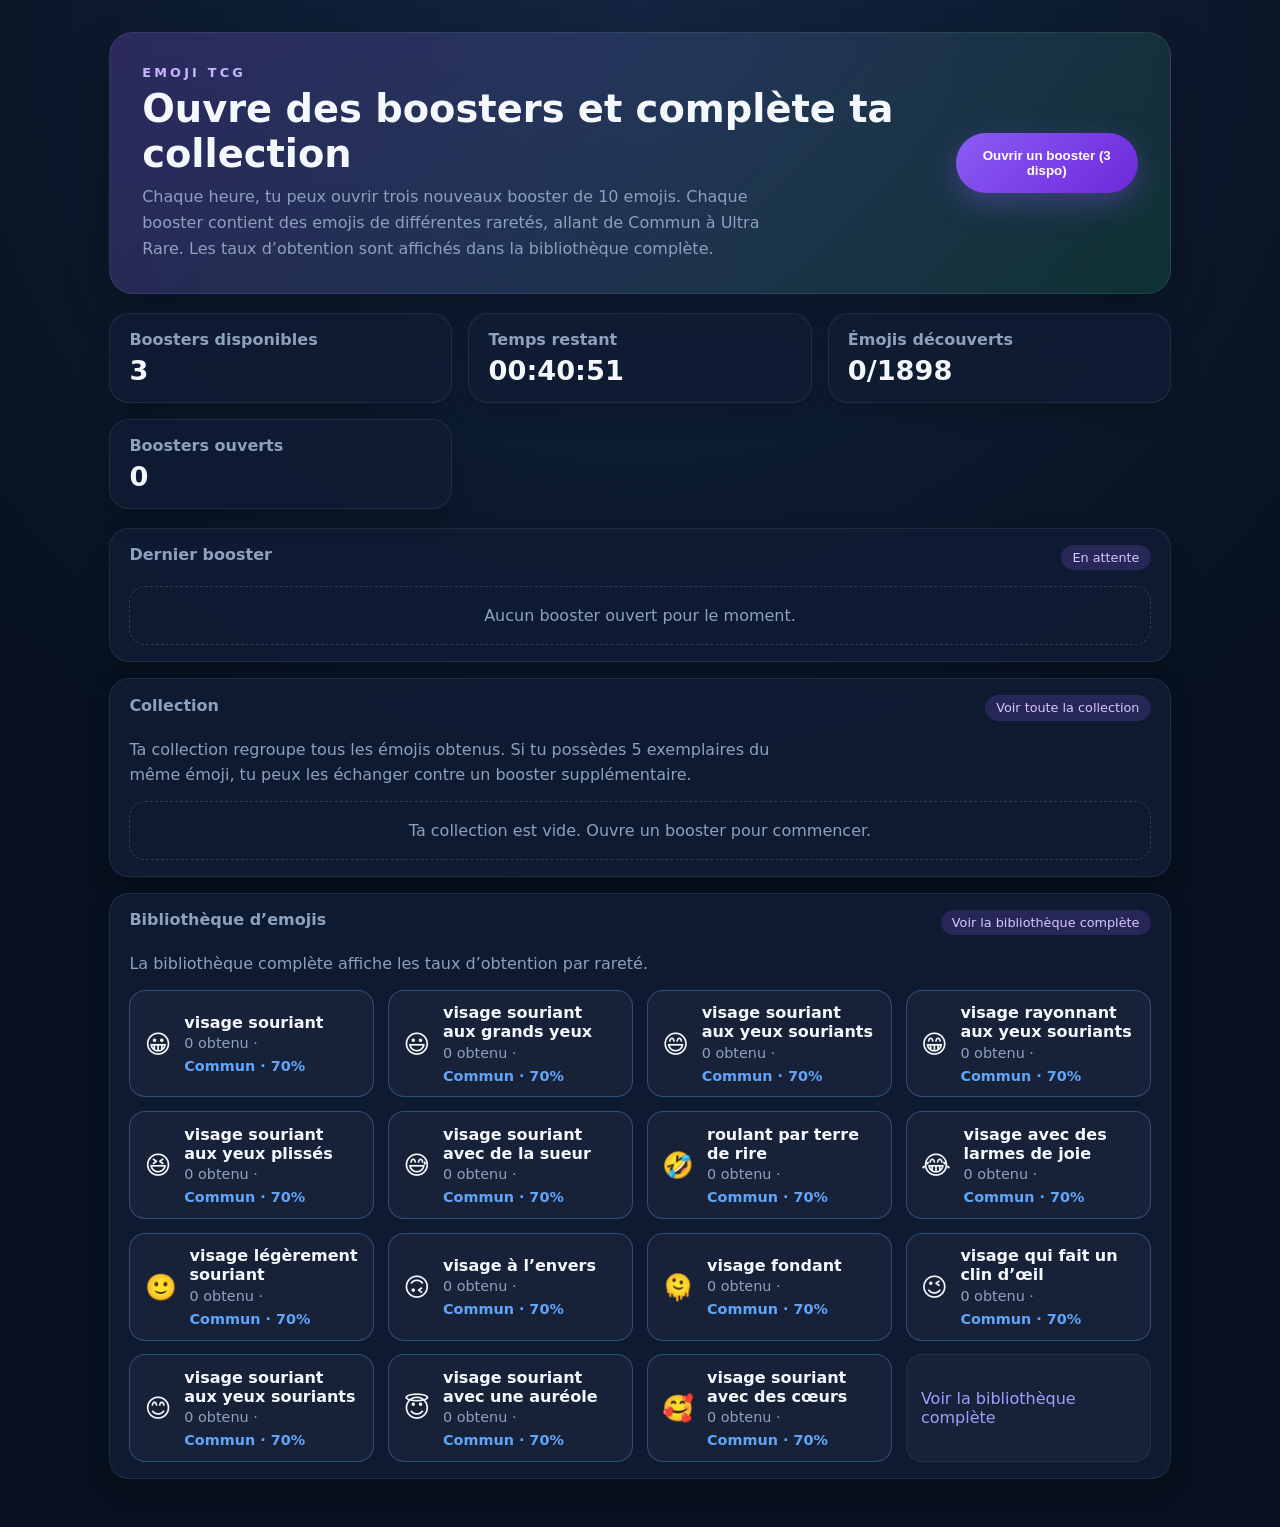
==== index.html @ 4e9cb2f2 "Update 1.3" ====
<!DOCTYPE html>
<html lang="fr">
  <head>
    <meta charset="UTF-8" />
    <meta name="viewport" content="width=device-width, initial-scale=1.0" />
    <title>Emoji TCG</title>
    <link rel="stylesheet" href="styles.css" />
  </head>
  <body>
    <main class="app-shell">
      <header class="hero">
        <div>
          <p class="eyebrow">Emoji TCG</p>
          <h1>Ouvre des boosters et complète ta collection</h1>
          <p class="subtitle">
            Chaque heure, tu peux ouvrir trois nouveaux booster de 10 emojis.
            Chaque booster contient des emojis de différentes raretés, allant de Commun à Ultra Rare. Les taux d’obtention sont affichés dans la bibliothèque complète.
          </p>
          </div>
        </div>
        <button id="openBoosterBtn" class="primary-btn">Ouvrir un booster</button>
      </header>

      <section class="status-grid">
        <article class="card stat-card">
          <h2>Boosters disponibles</h2>
          <p id="boostersAvailableText" class="value">2</p>
        </article>
        <article class="card stat-card">
          <h2>Temps restant</h2>
          <p id="cooldownText" class="value">Disponible maintenant</p>
        </article>
        <article class="card stat-card">
          <h2>Émojis découverts</h2>
          <p id="discoveredCount" class="value">0/0</p>
        </article>
        <article class="card stat-card">
          <h2>Boosters ouverts</h2>
          <p id="boostersOpened" class="value">0</p>
        </article>
      </section>

      <section class="card results-panel">
        <div class="panel-header">
          <h2>Dernier booster</h2>
          <span id="lastResultBadge" class="pill">En attente</span>
        </div>
        <div id="boosterResults" class="results-grid"></div>
      </section>

      <section class="card collection-panel">
        <div class="panel-header">
          <h2>Collection</h2>
          <a href="collection.html" class="pill" style="text-decoration:none;">Voir toute la collection</a>
        </div>
        <p class="subtitle" style="margin-bottom: 0.8rem;">
          Ta collection regroupe tous les émojis obtenus. Si tu possèdes 5 exemplaires du même émoji, tu peux les échanger contre un booster supplémentaire.
        </p>
        <div id="collectionList" class="collection-list"></div>
      </section>

      <section class="card library-panel">
        <div class="panel-header">
          <h2>Bibliothèque d’emojis</h2>
          <a href="library.html" class="pill" style="text-decoration:none;">Voir la bibliothèque complète</a>
        </div>
        <p class="subtitle" style="margin-bottom: 0.8rem;">La bibliothèque complète affiche les taux d’obtention par rareté.</p>
        <div id="libraryList" class="collection-list"></div>
      </section>
    </main>

    <script src="emoji-data.js"></script>
    <script src="app.js"></script>
  </body>
</html>
---- styles.css ----
:root {
  color-scheme: dark;
  --bg: #07111f;
  --panel: #101c32;
  --panel-2: #16253f;
  --text: #f4f7fb;
  --muted: #8ca1bd;
  --accent: #8b5cf6;
  --accent-2: #22c55e;
  --danger: #fb7185;
}

* {
  box-sizing: border-box;
}

body {
  margin: 0;
  font-family: Inter, ui-sans-serif, system-ui, -apple-system, BlinkMacSystemFont, "Segoe UI", sans-serif;
  background: radial-gradient(circle at top, #132540 0%, var(--bg) 55%);
  color: var(--text);
}

.app-shell {
  max-width: 1100px;
  margin: 0 auto;
  padding: 2rem 1.2rem 3rem;
}

.hero {
  display: flex;
  justify-content: space-between;
  align-items: center;
  gap: 1rem;
  padding: 2rem;
  background: linear-gradient(135deg, rgba(139, 92, 246, 0.25), rgba(34, 197, 94, 0.15));
  border: 1px solid rgba(255, 255, 255, 0.08);
  border-radius: 24px;
  box-shadow: 0 20px 45px rgba(0, 0, 0, 0.25);
}

.eyebrow {
  margin: 0 0 0.4rem;
  text-transform: uppercase;
  letter-spacing: 0.25em;
  color: #c7b5ff;
  font-size: 0.8rem;
  font-weight: 700;
}

h1 {
  margin: 0 0 0.5rem;
  font-size: clamp(1.8rem, 3vw, 2.6rem);
}

.subtitle {
  margin: 0;
  max-width: 640px;
  color: var(--muted);
  line-height: 1.6;
}

.library-stats {
  display: flex;
  gap: 0.75rem;
  flex-wrap: wrap;
}

.stat-pill {
  display: inline-flex;
  align-items: center;
  gap: 0.35rem;
  padding: 0.45rem 0.75rem;
  border-radius: 999px;
  background: rgba(255, 255, 255, 0.08);
  border: 1px solid rgba(255, 255, 255, 0.12);
  color: var(--text);
  font-size: 0.92rem;
}

.primary-btn,
.secondary-btn {
  border: 0;
  padding: 0.95rem 1.3rem;
  border-radius: 999px;
  font-weight: 700;
  cursor: pointer;
  transition: transform 0.2s ease, box-shadow 0.2s ease;
}

.primary-btn {
  background: linear-gradient(135deg, var(--accent), #6d28d9);
  color: white;
  box-shadow: 0 10px 30px rgba(139, 92, 246, 0.35);
}

.secondary-btn {
  background: rgba(255, 255, 255, 0.1);
  color: var(--text);
}

.primary-btn:hover,
.secondary-btn:hover {
  transform: translateY(-2px);
}

.primary-btn:disabled {
  opacity: 0.6;
  cursor: not-allowed;
  transform: none;
  box-shadow: none;
}

.status-grid {
  display: grid;
  grid-template-columns: repeat(3, minmax(0, 1fr));
  gap: 1rem;
  margin: 1.2rem 0;
}

.card {
  background: rgba(16, 28, 50, 0.92);
  border: 1px solid rgba(255, 255, 255, 0.08);
  border-radius: 20px;
  padding: 1rem 1.2rem;
  box-shadow: 0 10px 25px rgba(0, 0, 0, 0.2);
}

.stat-card h2,
.panel-header h2 {
  margin: 0 0 0.35rem;
  font-size: 1rem;
  color: var(--muted);
}

.value {
  margin: 0;
  font-size: 1.7rem;
  font-weight: 800;
}

.results-panel,
.collection-panel,
.library-panel,
.account-panel {
  margin-top: 1rem;
}

.panel-header {
  display: flex;
  justify-content: space-between;
  align-items: center;
  margin-bottom: 1rem;
}

.pill {
  display: inline-flex;
  align-items: center;
  padding: 0.32rem 0.7rem;
  border-radius: 999px;
  font-size: 0.8rem;
  background: rgba(139, 92, 246, 0.2);
  color: #d9c7ff;
}

.pill.muted {
  background: rgba(255, 255, 255, 0.08);
  color: var(--muted);
}

.bonus-panel {
  margin-top: 1rem;
}

.follow-toggle {
  display: flex;
  align-items: center;
  gap: 0.75rem;
  color: var(--muted);
  line-height: 1.5;
}

.follow-toggle input {
  width: 1.2rem;
  height: 1.2rem;
  accent-color: var(--accent);
}

.follow-toggle a {
  color: #c7b5ff;
  text-decoration: none;
}

.results-grid {
  display: grid;
  grid-template-columns: repeat(auto-fit, minmax(120px, 1fr));
  gap: 0.85rem;
}

.result-item {
  padding: 0.9rem;
  border-radius: 16px;
  background: var(--panel-2);
  border: 1px solid rgba(255, 255, 255, 0.07);
}

.result-item .emoji {
  font-size: 2rem;
}

.result-item .name {
  display: block;
  font-weight: 700;
  margin-top: 0.35rem;
}

.result-item .rarity {
  display: inline-block;
  margin-top: 0.4rem;
  padding: 0.25rem 0.55rem;
  border-radius: 999px;
  font-size: 0.75rem;
  font-weight: 700;
}

.new-pill {
  display: inline-flex;
  align-items: center;
  margin-top: 0.45rem;
  padding: 0.25rem 0.6rem;
  border-radius: 999px;
  background: rgba(250, 204, 21, 0.18);
  color: #facc15;
  font-size: 0.72rem;
  font-weight: 800;
  letter-spacing: 0.04em;
  text-transform: uppercase;
}

.booster-reveal-modal {
  position: fixed;
  inset: 0;
  display: flex;
  align-items: center;
  justify-content: center;
  padding: 1.2rem;
  background: rgba(2, 6, 23, 0.72);
  backdrop-filter: blur(8px);
  z-index: 1000;
  opacity: 0;
  pointer-events: none;
  transition: opacity 0.2s ease;
}

.booster-reveal-modal.is-open {
  opacity: 1;
  pointer-events: auto;
}

.booster-reveal-panel {
  width: min(100%, 420px);
  border-radius: 28px;
  padding: 1.25rem;
  background: linear-gradient(145deg, rgba(16, 28, 50, 0.98), rgba(7, 17, 31, 0.98));
  border: 1px solid rgba(255, 255, 255, 0.1);
  box-shadow: 0 0 0 1px rgba(255, 255, 255, 0.06), 0 30px 70px rgba(0, 0, 0, 0.38);
  color: var(--text);
}

.booster-reveal-header {
  display: flex;
  justify-content: space-between;
  align-items: start;
  gap: 1rem;
}

.reveal-kicker {
  margin: 0 0 0.25rem;
  color: #c7b5ff;
  font-size: 0.72rem;
  text-transform: uppercase;
  letter-spacing: 0.25em;
  font-weight: 700;
}

.reveal-title {
  margin: 0;
  font-size: 1.15rem;
}

.reveal-close {
  border: 0;
  width: 2.25rem;
  height: 2.25rem;
  border-radius: 999px;
  background: rgba(255, 255, 255, 0.08);
  color: var(--text);
  cursor: pointer;
  font-size: 1.2rem;
}

.reveal-emoji-stage {
  position: relative;
  display: grid;
  place-items: center;
  min-height: 180px;
  margin: 1rem 0;
  border-radius: 24px;
  background: linear-gradient(135deg, rgba(255, 255, 255, 0.09), rgba(255, 255, 255, 0.03));
  border: 1px solid rgba(255, 255, 255, 0.14);
  box-shadow: inset 0 0 24px rgba(255, 255, 255, 0.05), 0 0 0 1px rgba(255, 255, 255, 0.06), 0 0 30px rgba(167, 139, 250, 0.24), 0 0 60px rgba(250, 204, 21, 0.16);
  overflow: hidden;
}

.reveal-emoji-stage::before {
  content: '';
  position: absolute;
  inset: -16px;
  border-radius: 28px;
  background: radial-gradient(circle, rgba(250, 204, 21, 0.34), rgba(167, 139, 250, 0.18) 45%, transparent 72%);
  filter: blur(18px);
  opacity: 0.95;
  animation: revealHalo 1.8s ease-in-out infinite;
  pointer-events: none;
}

.reveal-emoji {
  position: relative;
  z-index: 1;
  font-size: clamp(3.4rem, 8vw, 5.4rem);
  transition: transform 0.25s ease, opacity 0.25s ease;
  text-shadow: 0 0 16px rgba(250, 204, 21, 0.72), 0 0 32px rgba(167, 139, 250, 0.46);
  filter: drop-shadow(0 0 14px rgba(250, 204, 21, 0.38));
  animation: revealEmojiPulse 1.6s ease-in-out infinite;
}

.reveal-emoji-stage.is-visible .reveal-emoji,
.reveal-info.is-visible,
.booster-reveal-panel.is-visible {
  animation: none;
}

.reveal-info {
  display: grid;
  gap: 0.7rem;
}

.reveal-badges {
  display: flex;
  flex-wrap: wrap;
  gap: 0.5rem;
}

.reveal-rarity-badge,
.reveal-new-pill {
  display: inline-flex;
  align-items: center;
  padding: 0.35rem 0.7rem;
  border-radius: 999px;
  font-size: 0.78rem;
  font-weight: 800;
}

.reveal-rarity-badge {
  border: 1px solid transparent;
}

.reveal-new-pill {
  background: rgba(250, 204, 21, 0.18);
  color: #facc15;
}

.reveal-meta-row {
  display: flex;
  justify-content: space-between;
  gap: 1rem;
  padding: 0.6rem 0.75rem;
  border-radius: 14px;
  background: rgba(255, 255, 255, 0.05);
}

.reveal-label {
  color: var(--muted);
}

.reveal-actions {
  display: flex;
  justify-content: center;
  gap: 0.75rem;
  margin-top: 1rem;
}

.reveal-next-btn,
.reveal-close-btn {
  border: 0;
  padding: 0.8rem 1rem;
  border-radius: 999px;
  font-weight: 700;
  cursor: pointer;
  color: var(--text);
  transition: transform 0.2s ease, box-shadow 0.2s ease;
}

.reveal-next-btn {
  background: linear-gradient(135deg, var(--accent), #6d28d9);
  box-shadow: 0 10px 25px rgba(139, 92, 246, 0.25);
}

.reveal-close-btn {
  background: rgba(255, 255, 255, 0.1);
}

.reveal-next-btn:hover,
.reveal-close-btn:hover {
  transform: translateY(-1px);
}

.reveal-progress {
  height: 8px;
  margin-top: 1rem;
  border-radius: 999px;
  overflow: hidden;
  background: rgba(255, 255, 255, 0.08);
}

.reveal-progress-fill {
  display: block;
  width: 0;
  height: 100%;
  border-radius: inherit;
  background: linear-gradient(90deg, var(--accent), var(--accent-2));
  transition: width 0.25s ease;
}

.reveal-counter {
  margin: 0.7rem 0 0;
  text-align: center;
  color: var(--muted);
  font-size: 0.84rem;
}

.result-item.reveal-card {
  animation: none;
  transform-origin: center;
}

.result-item.reveal-card.rare {
  animation-name: none;
}

.result-item.reveal-card.epic {
  animation-name: none;
}

.result-item.reveal-card.legendary {
  animation-name: none;
}

@keyframes revealPop {
  from {
    opacity: 0;
    transform: translateY(10px) scale(0.95);
  }
  to {
    opacity: 1;
    transform: translateY(0) scale(1);
  }
}

@keyframes revealHalo {
  0%,
  100% {
    transform: scale(0.96);
    opacity: 0.85;
  }
  50% {
    transform: scale(1.04);
    opacity: 1;
  }
}

@keyframes revealEmojiPulse {
  0%,
  100% {
    transform: scale(1);
    filter: drop-shadow(0 0 14px rgba(250, 204, 21, 0.38));
  }
  50% {
    transform: scale(1.04);
    filter: drop-shadow(0 0 22px rgba(250, 204, 21, 0.6));
  }
}

@keyframes revealCardIn {
  0% {
    opacity: 0;
    transform: translateY(12px) scale(0.95);
  }
  60% {
    opacity: 1;
    transform: translateY(-3px) scale(1.02);
  }
  100% {
    opacity: 1;
    transform: translateY(0) scale(1);
  }
}

@keyframes revealSpin {
  0% {
    opacity: 0;
    transform: rotate(-8deg) scale(0.9);
  }
  100% {
    opacity: 1;
    transform: rotate(0) scale(1);
  }
}

@keyframes revealPulse {
  0% {
    opacity: 0;
    transform: scale(0.92);
  }
  50% {
    transform: scale(1.03);
  }
  100% {
    opacity: 1;
    transform: scale(1);
  }
}

@keyframes revealGlow {
  0% {
    opacity: 0;
    transform: scale(0.94);
    box-shadow: 0 0 0 rgba(251, 113, 133, 0);
  }
  50% {
    transform: scale(1.04);
    box-shadow: 0 0 16px rgba(251, 113, 133, 0.35);
  }
  100% {
    opacity: 1;
    transform: scale(1);
    box-shadow: 0 0 0 rgba(251, 113, 133, 0);
  }
}

.collection-list {
  display: grid;
  grid-template-columns: repeat(auto-fit, minmax(220px, 1fr));
  gap: 0.85rem;
}

.collection-item {
  display: flex;
  align-items: center;
  gap: 0.8rem;
  padding: 0.8rem 0.9rem;
  border-radius: 16px;
  background: rgba(255, 255, 255, 0.04);
  border: 1px solid rgba(255, 255, 255, 0.06);
}

.collection-item .emoji-big {
  font-size: 1.6rem;
}

.collection-item .meta {
  display: flex;
  flex-direction: column;
  gap: 0.2rem;
}

.collection-item .meta .name {
  font-weight: 700;
}

.collection-item .meta .count {
  display: flex;
  align-items: center;
  gap: 0.45rem;
  flex-wrap: wrap;
  color: var(--muted);
  font-size: 0.9rem;
}

.collection-item .meta .rarity-badge {
  display: inline-flex;
  align-items: center;
  padding: 0.2rem 0.55rem;
  border-radius: 999px;
  font-weight: 700;
  font-size: 0.78rem;
  border: 1px solid transparent;
}

.empty-state {
  padding: 1.2rem;
  color: var(--muted);
  text-align: center;
  border: 1px dashed rgba(255, 255, 255, 0.14);
  border-radius: 16px;
}

@media (max-width: 760px) {
  .hero {
    flex-direction: column;
    align-items: flex-start;
  }

  .status-grid {
    grid-template-columns: 1fr;
  }
}
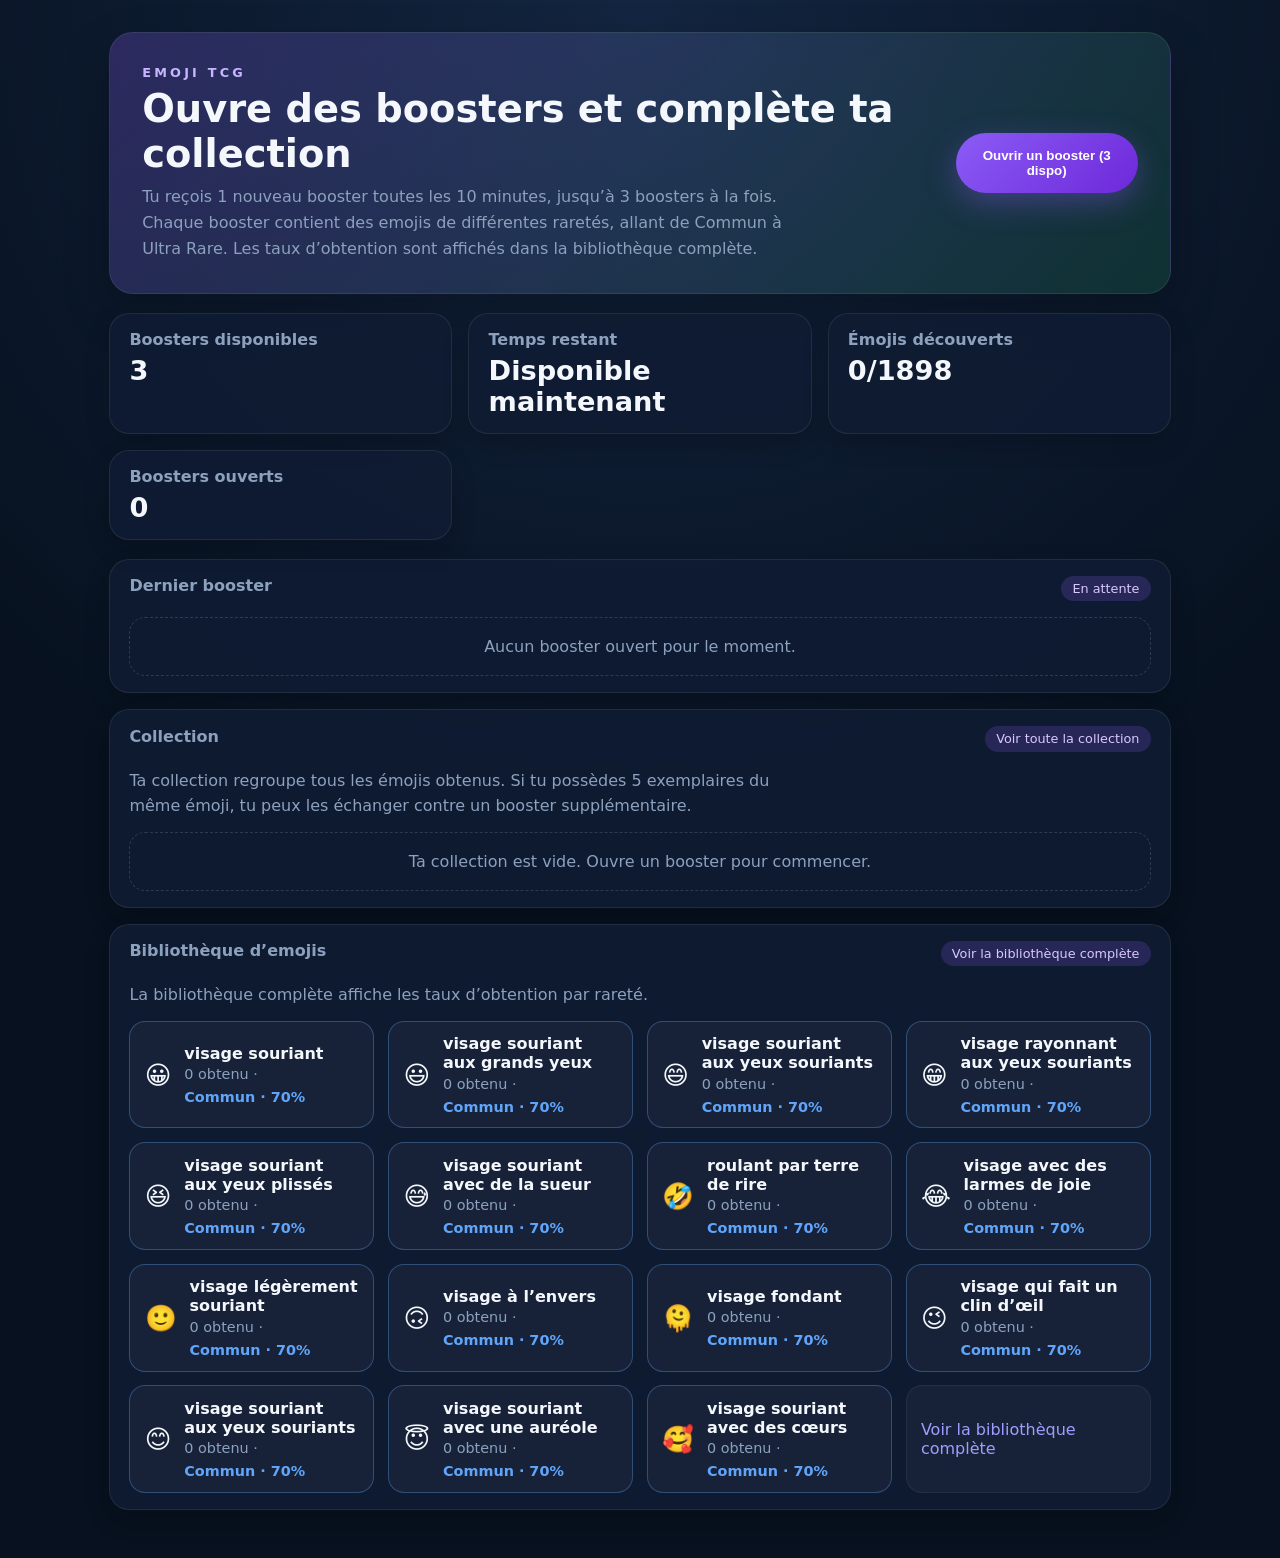
==== commit b8a87d2a: "Update 1.4" ====
--- a/index.html
+++ b/index.html
@@ -13,7 +13,7 @@
           <p class="eyebrow">Emoji TCG</p>
           <h1>Ouvre des boosters et complète ta collection</h1>
           <p class="subtitle">
-            Chaque heure, tu peux ouvrir trois nouveaux booster de 10 emojis.
+            Tu reçois 1 nouveau booster toutes les 10 minutes, jusqu’à 3 boosters à la fois.
             Chaque booster contient des emojis de différentes raretés, allant de Commun à Ultra Rare. Les taux d’obtention sont affichés dans la bibliothèque complète.
           </p>
           </div>
--- a/styles.css
+++ b/styles.css
@@ -300,38 +300,19 @@
 }
 
 .reveal-emoji-stage {
-  position: relative;
   display: grid;
   place-items: center;
   min-height: 180px;
   margin: 1rem 0;
   border-radius: 24px;
-  background: linear-gradient(135deg, rgba(255, 255, 255, 0.09), rgba(255, 255, 255, 0.03));
-  border: 1px solid rgba(255, 255, 255, 0.14);
-  box-shadow: inset 0 0 24px rgba(255, 255, 255, 0.05), 0 0 0 1px rgba(255, 255, 255, 0.06), 0 0 30px rgba(167, 139, 250, 0.24), 0 0 60px rgba(250, 204, 21, 0.16);
-  overflow: hidden;
-}
-
-.reveal-emoji-stage::before {
-  content: '';
-  position: absolute;
-  inset: -16px;
-  border-radius: 28px;
-  background: radial-gradient(circle, rgba(250, 204, 21, 0.34), rgba(167, 139, 250, 0.18) 45%, transparent 72%);
-  filter: blur(18px);
-  opacity: 0.95;
-  animation: revealHalo 1.8s ease-in-out infinite;
-  pointer-events: none;
+  background: linear-gradient(135deg, rgba(255, 255, 255, 0.06), rgba(255, 255, 255, 0.02));
+  border: 1px solid rgba(255, 255, 255, 0.08);
+  box-shadow: inset 0 0 24px rgba(255, 255, 255, 0.03);
 }
 
 .reveal-emoji {
-  position: relative;
-  z-index: 1;
   font-size: clamp(3.4rem, 8vw, 5.4rem);
   transition: transform 0.25s ease, opacity 0.25s ease;
-  text-shadow: 0 0 16px rgba(250, 204, 21, 0.72), 0 0 32px rgba(167, 139, 250, 0.46);
-  filter: drop-shadow(0 0 14px rgba(250, 204, 21, 0.38));
-  animation: revealEmojiPulse 1.6s ease-in-out infinite;
 }
 
 .reveal-emoji-stage.is-visible .reveal-emoji,
@@ -467,30 +448,6 @@
   }
 }
 
-@keyframes revealHalo {
-  0%,
-  100% {
-    transform: scale(0.96);
-    opacity: 0.85;
-  }
-  50% {
-    transform: scale(1.04);
-    opacity: 1;
-  }
-}
-
-@keyframes revealEmojiPulse {
-  0%,
-  100% {
-    transform: scale(1);
-    filter: drop-shadow(0 0 14px rgba(250, 204, 21, 0.38));
-  }
-  50% {
-    transform: scale(1.04);
-    filter: drop-shadow(0 0 22px rgba(250, 204, 21, 0.6));
-  }
-}
-
 @keyframes revealCardIn {
   0% {
     opacity: 0;
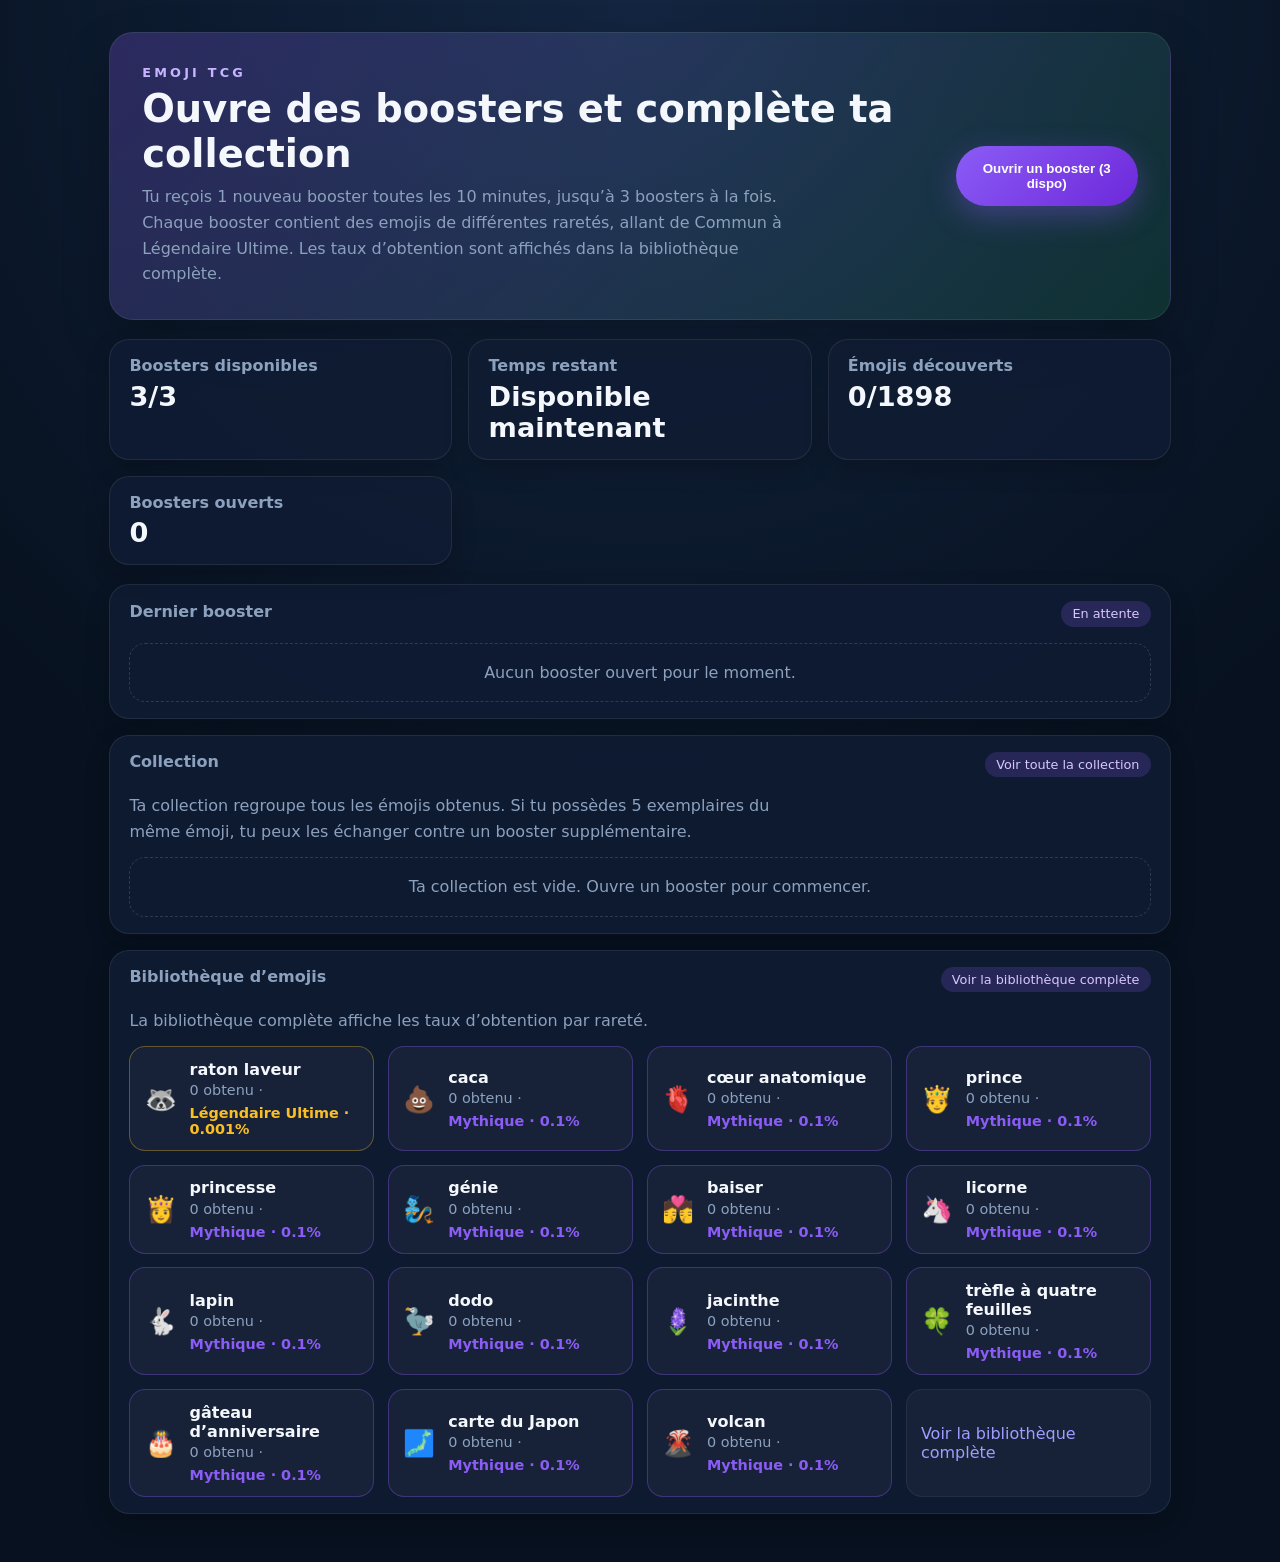
==== commit 99e60420: "Update 1.5" ====
--- a/index.html
+++ b/index.html
@@ -14,7 +14,7 @@
           <h1>Ouvre des boosters et complète ta collection</h1>
           <p class="subtitle">
             Tu reçois 1 nouveau booster toutes les 10 minutes, jusqu’à 3 boosters à la fois.
-            Chaque booster contient des emojis de différentes raretés, allant de Commun à Ultra Rare. Les taux d’obtention sont affichés dans la bibliothèque complète.
+            Chaque booster contient des emojis de différentes raretés, allant de Commun à Légendaire Ultime. Les taux d’obtention sont affichés dans la bibliothèque complète.
           </p>
           </div>
         </div>
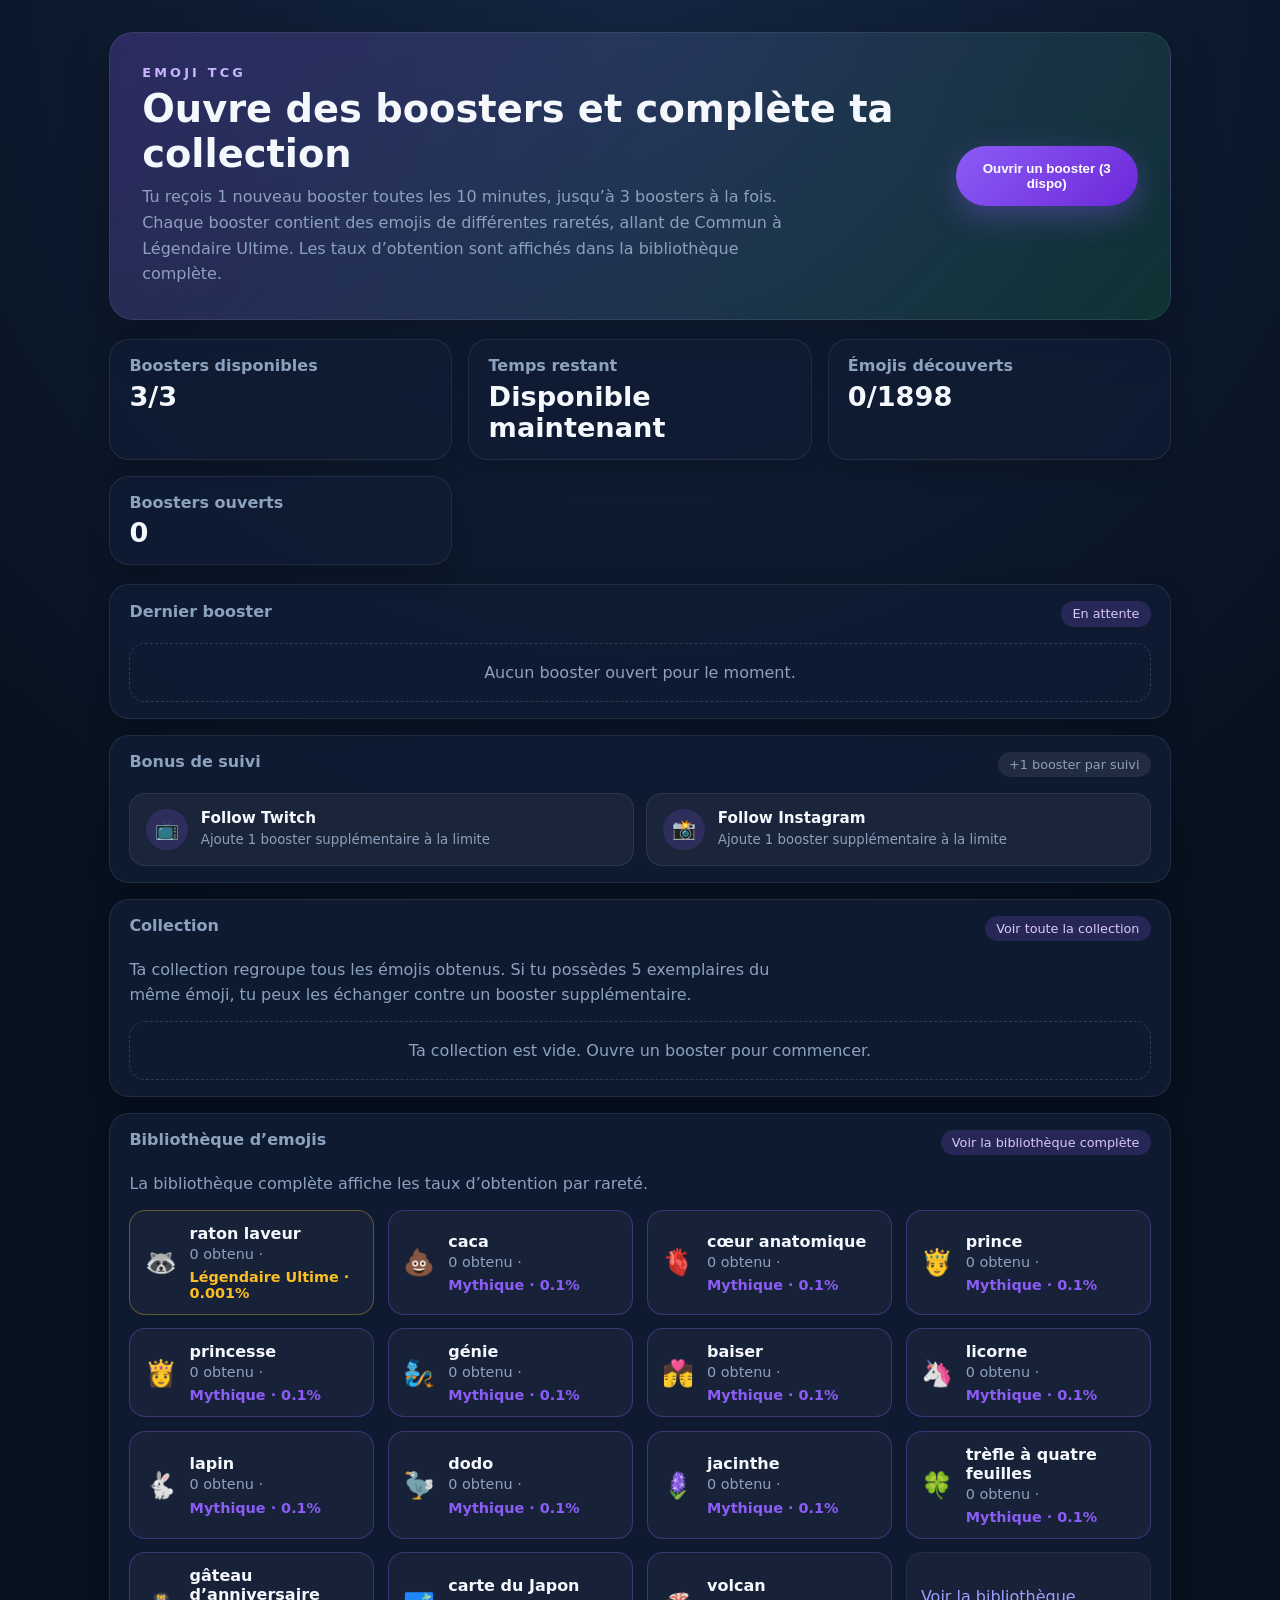
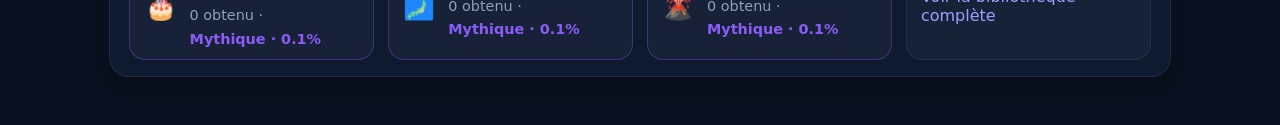
==== commit 79d04e26: "Update 1.7" ====
--- a/index.html
+++ b/index.html
@@ -48,6 +48,29 @@
         <div id="boosterResults" class="results-grid"></div>
       </section>
 
+      <section class="card bonus-panel">
+        <div class="panel-header">
+          <h2>Bonus de suivi</h2>
+          <span class="pill muted">+1 booster par suivi</span>
+        </div>
+        <div class="bonus-list">
+          <a id="twitchFollowBtn" class="bonus-card" href="https://www.twitch.tv/watch_raton" target="_blank" rel="noopener noreferrer">
+            <span class="bonus-icon">📺</span>
+            <span class="bonus-copy">
+              <strong>Follow Twitch</strong>
+              <small>Ajoute 1 booster supplémentaire à la limite</small>
+            </span>
+          </a>
+          <a id="instagramFollowBtn" class="bonus-card" href="https://www.instagram.com/watch_raton/" target="_blank" rel="noopener noreferrer">
+            <span class="bonus-icon">📸</span>
+            <span class="bonus-copy">
+              <strong>Follow Instagram</strong>
+              <small>Ajoute 1 booster supplémentaire à la limite</small>
+            </span>
+          </a>
+        </div>
+      </section>
+
       <section class="card collection-panel">
         <div class="panel-header">
           <h2>Collection</h2>
--- a/styles.css
+++ b/styles.css
@@ -172,6 +172,56 @@
   margin-top: 1rem;
 }
 
+.bonus-list {
+  display: grid;
+  gap: 0.8rem;
+  grid-template-columns: repeat(auto-fit, minmax(220px, 1fr));
+}
+
+.bonus-card {
+  display: flex;
+  align-items: center;
+  gap: 0.8rem;
+  padding: 0.9rem 1rem;
+  border-radius: 16px;
+  background: rgba(255, 255, 255, 0.05);
+  border: 1px solid rgba(255, 255, 255, 0.08);
+  color: var(--text);
+  text-decoration: none;
+  transition: transform 0.2s ease, border-color 0.2s ease, background 0.2s ease;
+}
+
+.bonus-card:hover {
+  transform: translateY(-2px);
+  border-color: rgba(255, 255, 255, 0.18);
+  background: rgba(255, 255, 255, 0.08);
+}
+
+.bonus-icon {
+  display: grid;
+  place-items: center;
+  width: 2.6rem;
+  height: 2.6rem;
+  border-radius: 999px;
+  background: rgba(139, 92, 246, 0.18);
+  font-size: 1.2rem;
+}
+
+.bonus-copy {
+  display: flex;
+  flex-direction: column;
+  gap: 0.2rem;
+}
+
+.bonus-copy strong {
+  font-size: 0.95rem;
+}
+
+.bonus-copy small {
+  color: var(--muted);
+  line-height: 1.4;
+}
+
 .follow-toggle {
   display: flex;
   align-items: center;
@@ -255,6 +305,24 @@
 .booster-reveal-modal.is-open {
   opacity: 1;
   pointer-events: auto;
+}
+
+.confetti-layer {
+  position: fixed;
+  inset: 0;
+  pointer-events: none;
+  overflow: hidden;
+  z-index: 1100;
+}
+
+.confetti-piece {
+  position: absolute;
+  display: block;
+  opacity: 0;
+  border-radius: 2px;
+  transform: rotate(0deg);
+  animation: confettiFall var(--confetti-duration) cubic-bezier(0.2, 0.8, 0.2, 1) forwards;
+  animation-delay: var(--confetti-delay);
 }
 
 .booster-reveal-panel {
@@ -505,6 +573,20 @@
   }
 }
 
+@keyframes confettiFall {
+  0% {
+    opacity: 0;
+    transform: translate3d(0, -10px, 0) rotate(0deg) scale(0.8);
+  }
+  15% {
+    opacity: 1;
+  }
+  100% {
+    opacity: 0;
+    transform: translate3d(var(--confetti-drift), 110vh, 0) rotate(720deg) scale(1.08);
+  }
+}
+
 .collection-list {
   display: grid;
   grid-template-columns: repeat(auto-fit, minmax(220px, 1fr));
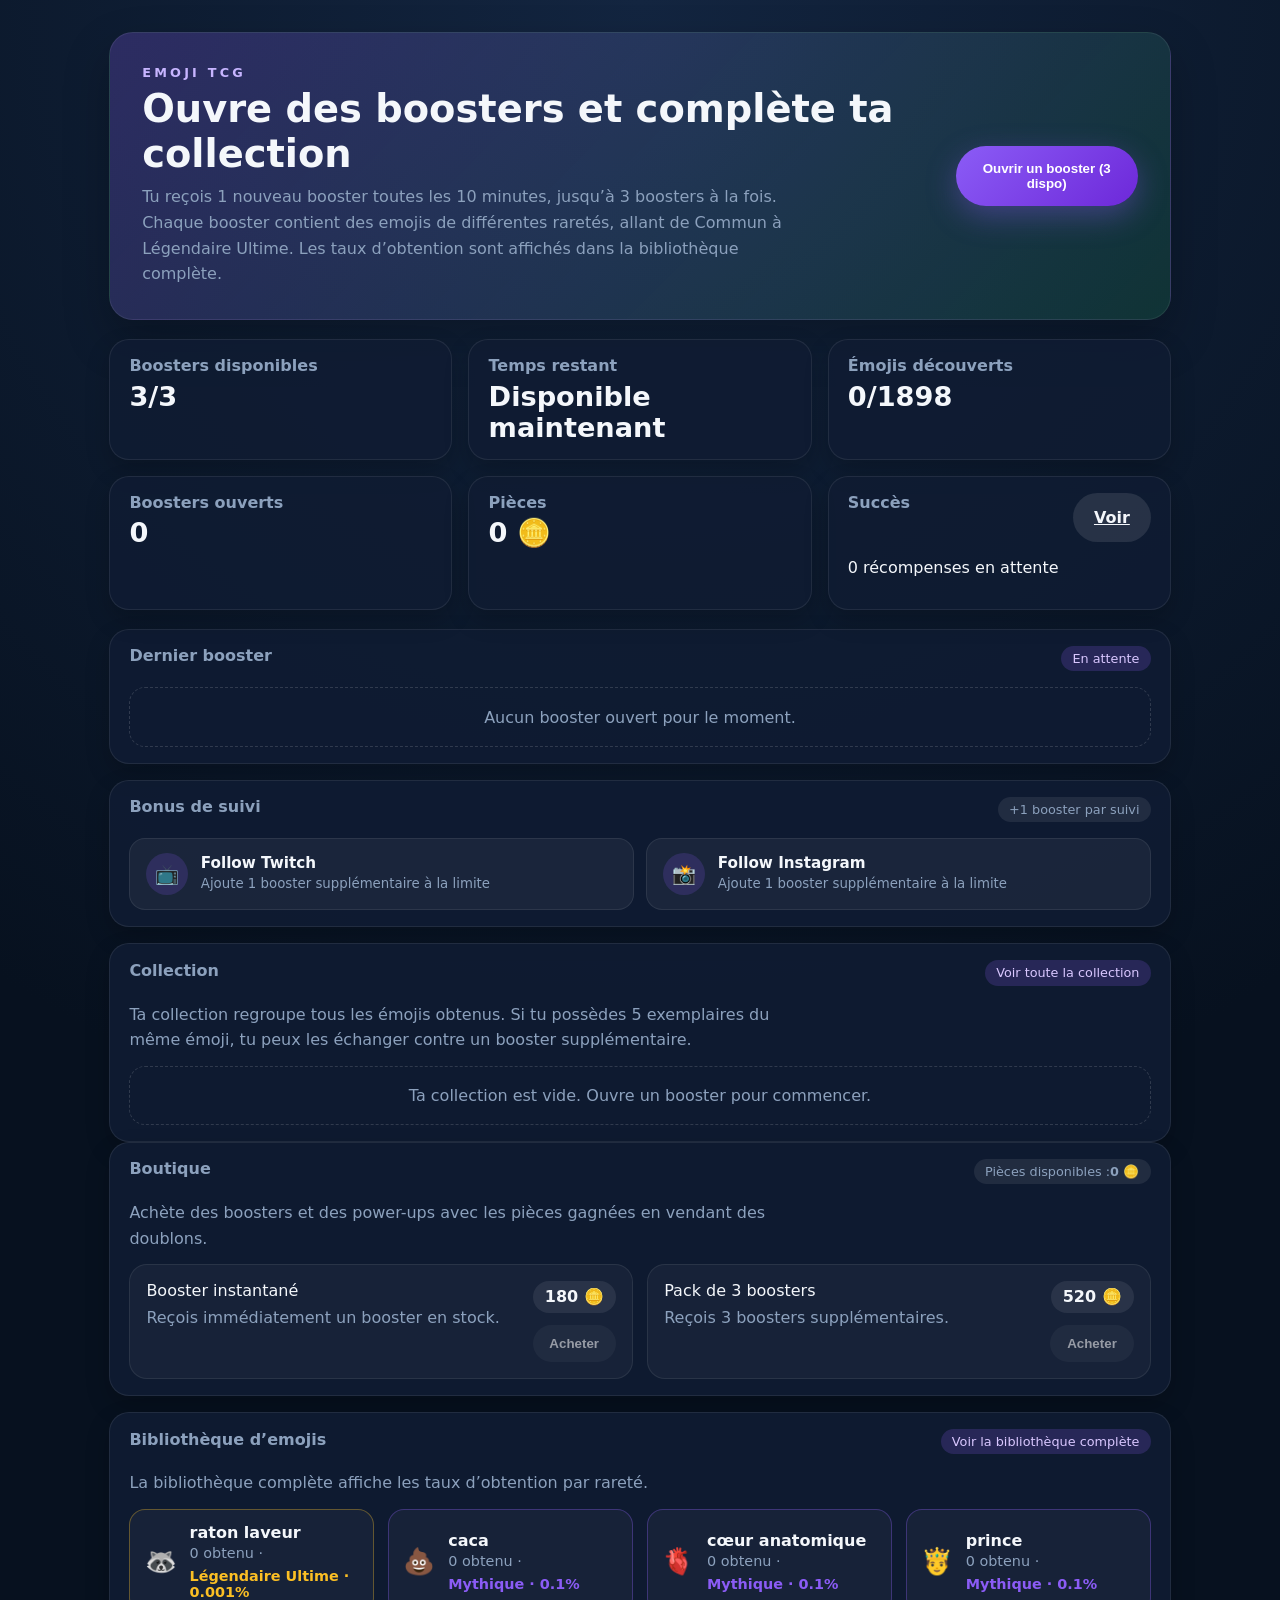
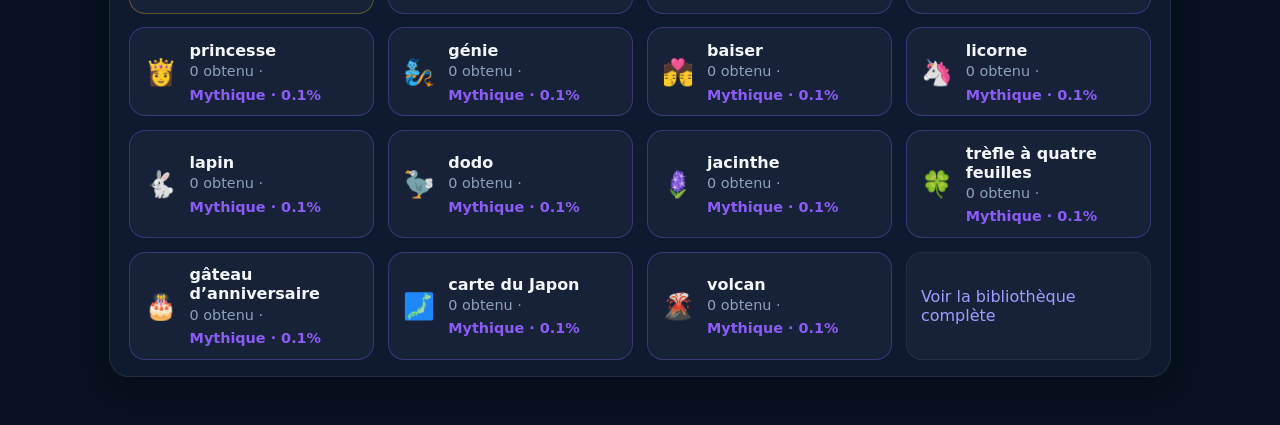
==== commit 359926ac: "Update 1.8 Update des succès" ====
--- a/index.html
+++ b/index.html
@@ -38,6 +38,17 @@
           <h2>Boosters ouverts</h2>
           <p id="boostersOpened" class="value">0</p>
         </article>
+        <article class="card stat-card coins-card">
+          <h2>Pièces</h2>
+          <p id="coinsTotal" class="value">0 🪙</p>
+        </article>
+        <article class="card stat-card achievements-card">
+          <div class="stat-card-header">
+            <h2>Succès</h2>
+            <a href="achievements.html" class="secondary-btn small-btn">Voir</a>
+          </div>
+          <p id="pendingAchievementsText" class="muted">0 récompense en attente</p>
+        </article>
       </section>
 
       <section class="card results-panel">
@@ -60,6 +71,7 @@
               <strong>Follow Twitch</strong>
               <small>Ajoute 1 booster supplémentaire à la limite</small>
             </span>
+            <span class="bonus-check" aria-hidden="true">✓</span>
           </a>
           <a id="instagramFollowBtn" class="bonus-card" href="https://www.instagram.com/watch_raton/" target="_blank" rel="noopener noreferrer">
             <span class="bonus-icon">📸</span>
@@ -67,6 +79,7 @@
               <strong>Follow Instagram</strong>
               <small>Ajoute 1 booster supplémentaire à la limite</small>
             </span>
+            <span class="bonus-check" aria-hidden="true">✓</span>
           </a>
         </div>
       </section>
@@ -82,6 +95,17 @@
         <div id="collectionList" class="collection-list"></div>
       </section>
 
+      <section class="card shop-panel">
+        <div class="panel-header">
+          <h2>Boutique</h2>
+          <span class="pill muted">Pièces disponibles : <strong id="coinsDisplay">0 🪙</strong></span>
+        </div>
+        <p class="subtitle" style="margin-bottom: 0.8rem;">
+          Achète des boosters et des power-ups avec les pièces gagnées en vendant des doublons.
+        </p>
+        <div id="shopList" class="shop-grid"></div>
+      </section>
+
       <section class="card library-panel">
         <div class="panel-header">
           <h2>Bibliothèque d’emojis</h2>
@@ -93,6 +117,7 @@
     </main>
 
     <script src="emoji-data.js"></script>
+    <script src="achievements.js"></script>
     <script src="app.js"></script>
   </body>
 </html>
--- a/styles.css
+++ b/styles.css
@@ -118,6 +118,80 @@
   margin: 1.2rem 0;
 }
 
+.stat-card-header {
+  display: flex;
+  justify-content: space-between;
+  align-items: flex-start;
+  gap: 0.75rem;
+}
+
+.coins-card {
+  background: linear-gradient(135deg, rgba(34, 197, 94, 0.18), rgba(16, 28, 50, 0.9));
+}
+
+.achievements-card {
+  background: linear-gradient(135deg, rgba(139, 92, 246, 0.16), rgba(16, 28, 50, 0.9));
+}
+
+.shop-grid {
+  display: grid;
+  grid-template-columns: repeat(auto-fit, minmax(240px, 1fr));
+  gap: 0.9rem;
+}
+
+.shop-card {
+  padding: 1rem;
+  border-radius: 18px;
+  background: rgba(255, 255, 255, 0.04);
+  border: 1px solid rgba(255, 255, 255, 0.08);
+}
+
+.shop-content {
+  display: flex;
+  justify-content: space-between;
+  align-items: flex-start;
+  gap: 1rem;
+}
+
+.shop-description {
+  margin: 0.45rem 0 0;
+  color: var(--muted);
+  line-height: 1.4;
+}
+
+.shop-meta {
+  display: flex;
+  flex-direction: column;
+  align-items: flex-end;
+  gap: 0.75rem;
+}
+
+.buy-btn {
+  border: 0;
+  padding: 0.7rem 1.05rem;
+  border-radius: 999px;
+  background: linear-gradient(135deg, var(--accent), #6d28d9);
+  color: #fff;
+  font-weight: 700;
+  cursor: pointer;
+}
+
+.buy-btn:disabled {
+  opacity: 0.55;
+  cursor: not-allowed;
+  background: rgba(255, 255, 255, 0.08);
+}
+
+.rarity-badge {
+  display: inline-flex;
+  align-items: center;
+  padding: 0.4rem 0.75rem;
+  border-radius: 999px;
+  background: rgba(255, 255, 255, 0.08);
+  color: var(--text);
+  font-weight: 700;
+}
+
 .card {
   background: rgba(16, 28, 50, 0.92);
   border: 1px solid rgba(255, 255, 255, 0.08);
@@ -195,6 +269,28 @@
   transform: translateY(-2px);
   border-color: rgba(255, 255, 255, 0.18);
   background: rgba(255, 255, 255, 0.08);
+}
+
+.bonus-card.is-active {
+  border-color: rgba(74, 222, 128, 0.5);
+  background: linear-gradient(135deg, rgba(34, 197, 94, 0.16), rgba(255, 255, 255, 0.05));
+  box-shadow: inset 0 0 0 1px rgba(74, 222, 128, 0.16);
+}
+
+.bonus-card.is-active .bonus-icon {
+  background: rgba(34, 197, 94, 0.2);
+}
+
+.bonus-card .bonus-check {
+  display: none;
+  margin-left: auto;
+  color: #4ade80;
+  font-size: 1.1rem;
+  font-weight: 800;
+}
+
+.bonus-card.is-active .bonus-check {
+  display: inline-block;
 }
 
 .bonus-icon {
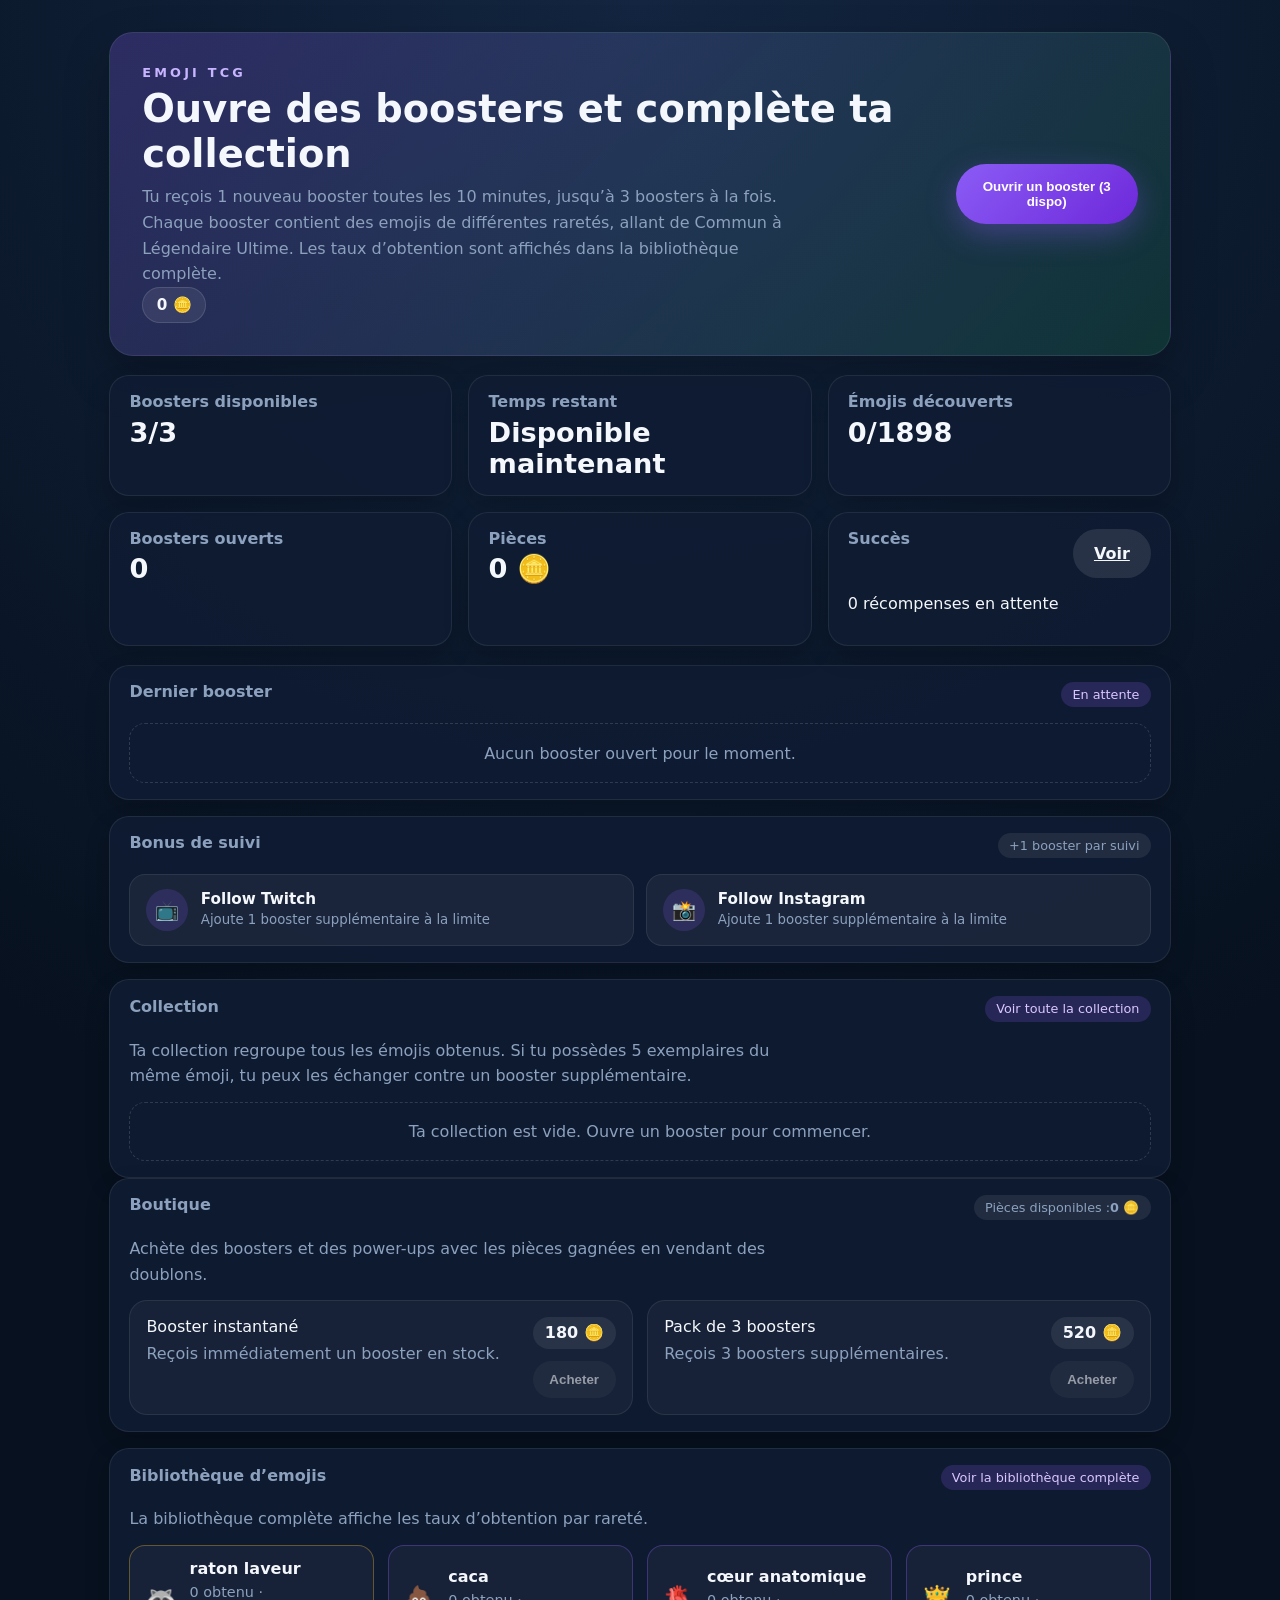
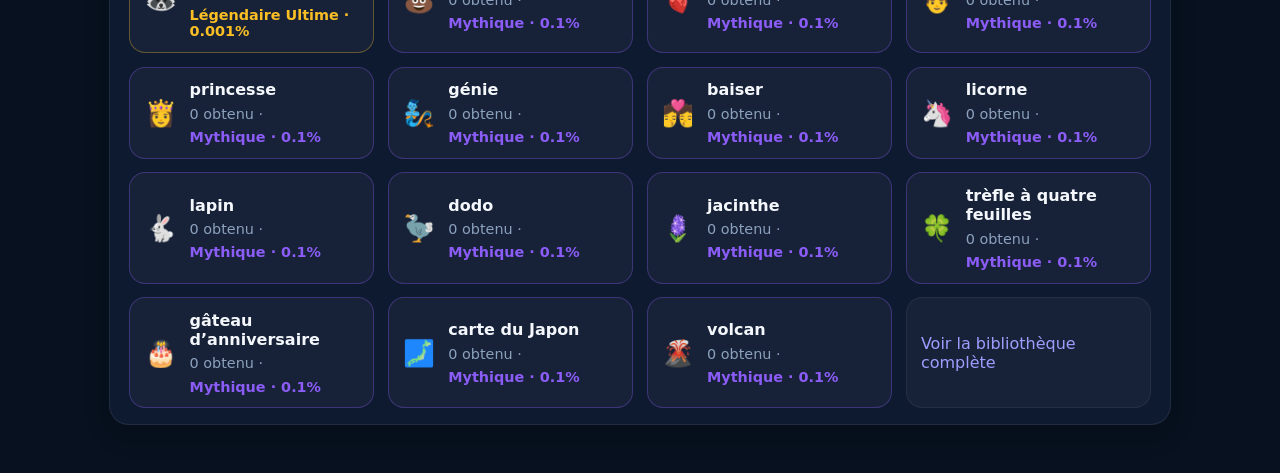
==== commit 32cadb7e: "Update 1.8 Update des Succès" ====
--- a/index.html
+++ b/index.html
@@ -16,6 +16,7 @@
             Tu reçois 1 nouveau booster toutes les 10 minutes, jusqu’à 3 boosters à la fois.
             Chaque booster contient des emojis de différentes raretés, allant de Commun à Légendaire Ultime. Les taux d’obtention sont affichés dans la bibliothèque complète.
           </p>
+          <span id="heroCoinsBadge" class="minimal-coins-badge">0 🪙</span>
           </div>
         </div>
         <button id="openBoosterBtn" class="primary-btn">Ouvrir un booster</button>
--- a/styles.css
+++ b/styles.css
@@ -78,6 +78,19 @@
   font-size: 0.92rem;
 }
 
+.minimal-coins-badge {
+  display: inline-flex;
+  align-items: center;
+  gap: 0.4rem;
+  padding: 0.5rem 0.85rem;
+  border-radius: 999px;
+  background: rgba(255, 255, 255, 0.08);
+  border: 1px solid rgba(255, 255, 255, 0.12);
+  color: var(--text);
+  font-size: 0.95rem;
+  font-weight: 700;
+}
+
 .primary-btn,
 .secondary-btn {
   border: 0;
@@ -706,11 +719,32 @@
 .collection-item .meta {
   display: flex;
   flex-direction: column;
-  gap: 0.2rem;
+  gap: 0.4rem;
 }
 
 .collection-item .meta .name {
   font-weight: 700;
+}
+
+.collection-item .meta .sell-btn {
+  border: 0;
+  padding: 0.55rem 0.8rem;
+  border-radius: 999px;
+  background: rgba(255, 255, 255, 0.08);
+  color: var(--text);
+  font-weight: 700;
+  cursor: pointer;
+  transition: transform 0.15s ease, background 0.15s ease;
+}
+
+.collection-item .meta .sell-btn:hover {
+  transform: translateY(-1px);
+  background: rgba(255, 255, 255, 0.14);
+}
+
+.collection-item .meta .duplicate-note {
+  color: var(--muted);
+  font-size: 0.85rem;
 }
 
 .collection-item .meta .count {
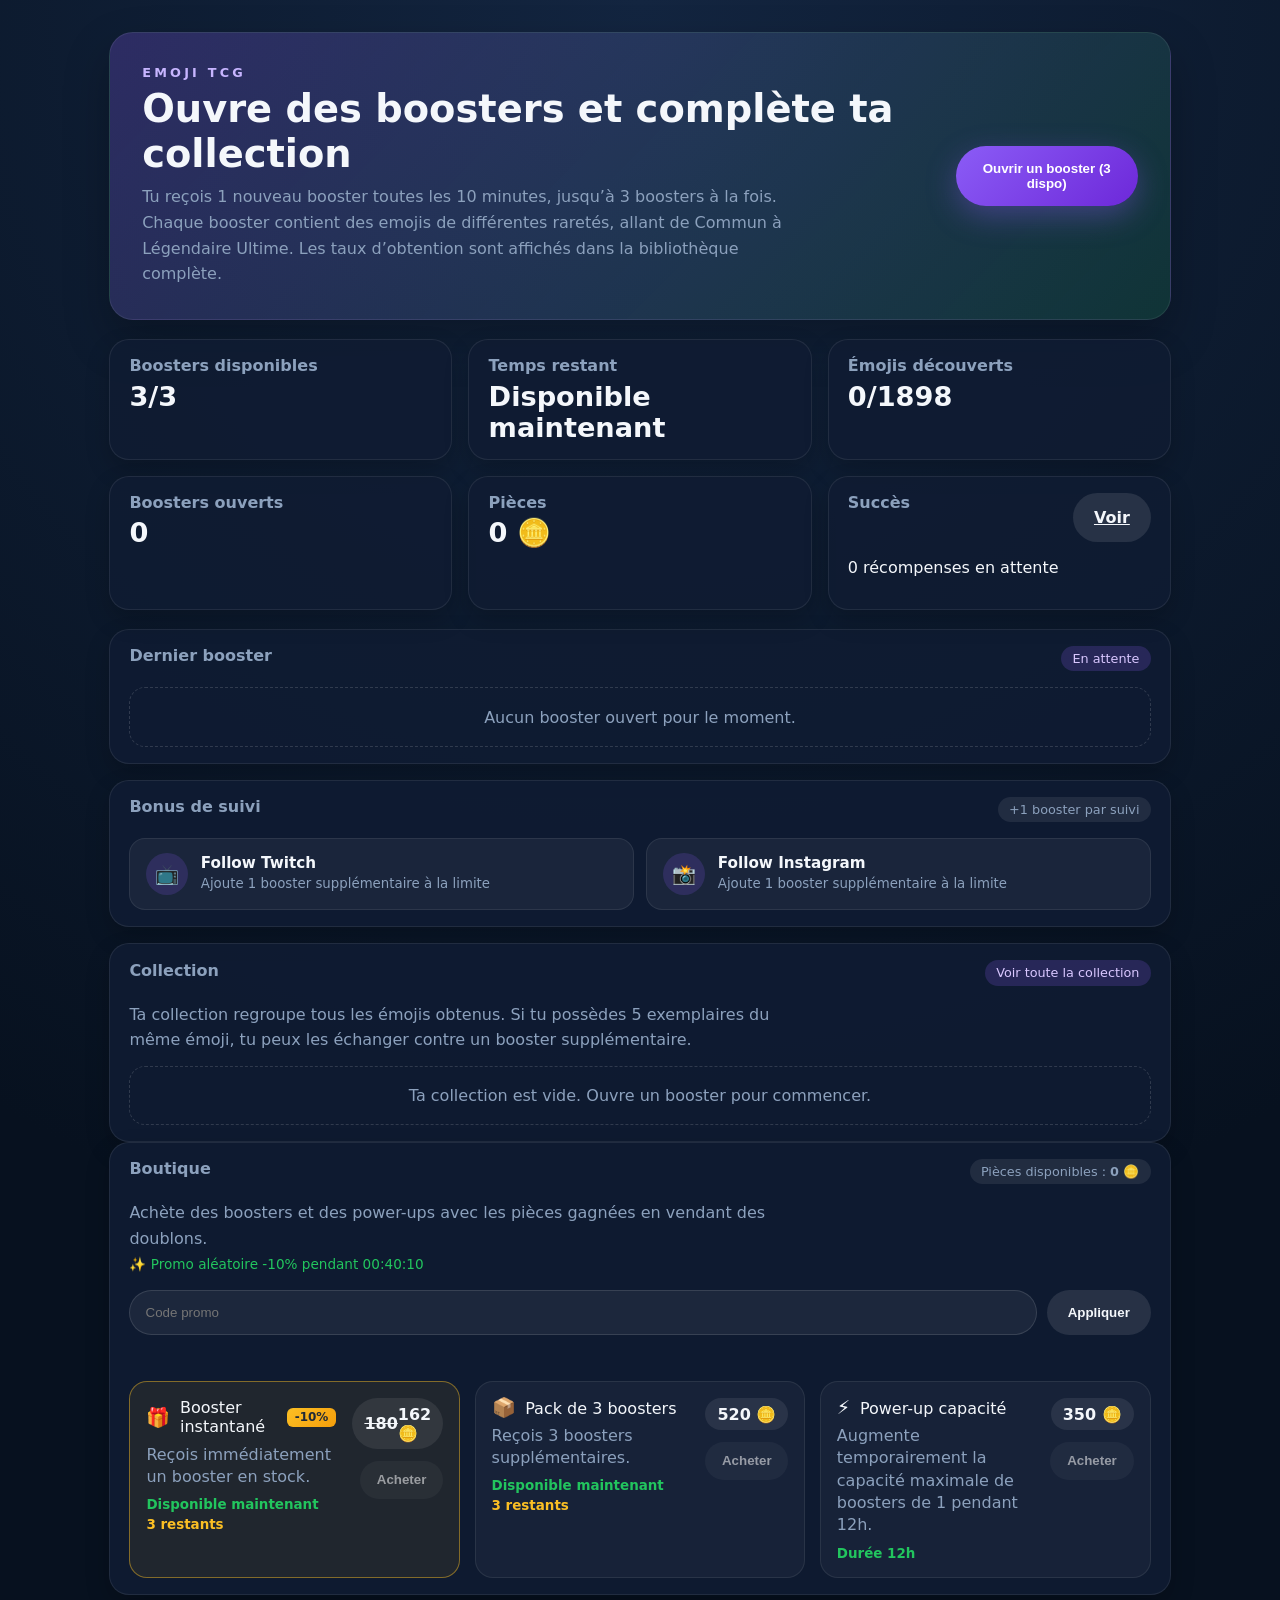
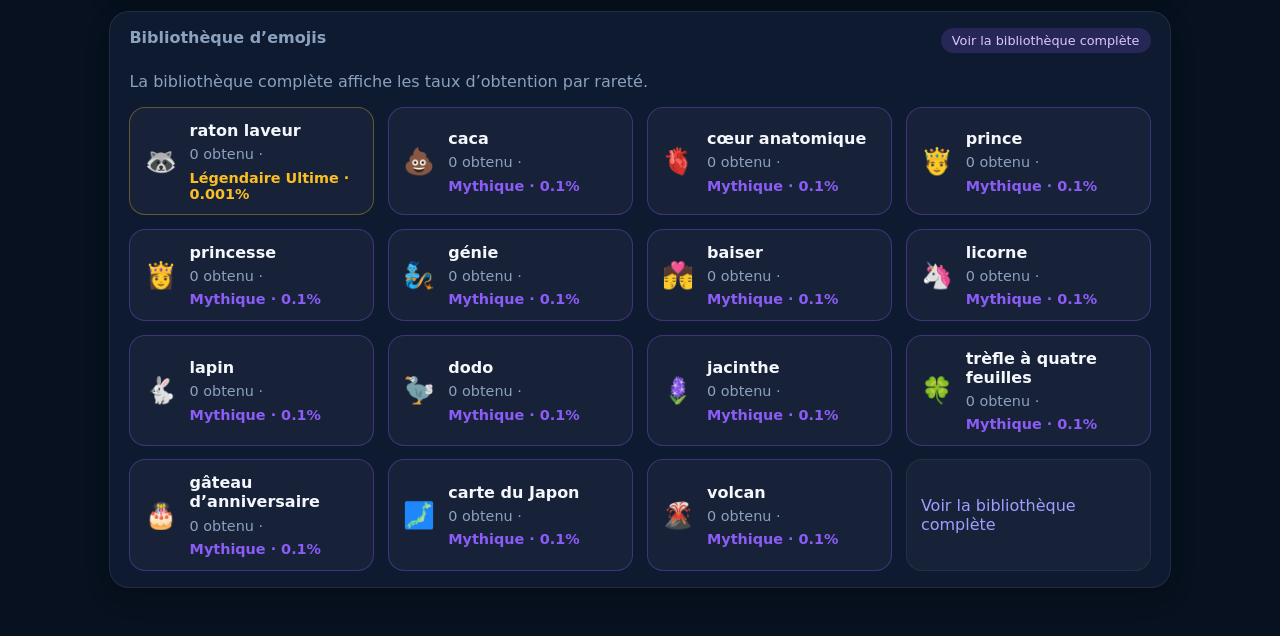
==== commit 3d92a1e7: "Update 1.8 Succès + Boutique" ====
--- a/index.html
+++ b/index.html
@@ -16,7 +16,6 @@
             Tu reçois 1 nouveau booster toutes les 10 minutes, jusqu’à 3 boosters à la fois.
             Chaque booster contient des emojis de différentes raretés, allant de Commun à Légendaire Ultime. Les taux d’obtention sont affichés dans la bibliothèque complète.
           </p>
-          <span id="heroCoinsBadge" class="minimal-coins-badge">0 🪙</span>
           </div>
         </div>
         <button id="openBoosterBtn" class="primary-btn">Ouvrir un booster</button>
@@ -43,7 +42,7 @@
           <h2>Pièces</h2>
           <p id="coinsTotal" class="value">0 🪙</p>
         </article>
-        <article class="card stat-card achievements-card">
+        <article id="achievementsCard" class="card stat-card achievements-card">
           <div class="stat-card-header">
             <h2>Succès</h2>
             <a href="achievements.html" class="secondary-btn small-btn">Voir</a>
@@ -99,11 +98,16 @@
       <section class="card shop-panel">
         <div class="panel-header">
           <h2>Boutique</h2>
-          <span class="pill muted">Pièces disponibles : <strong id="coinsDisplay">0 🪙</strong></span>
+          <span class="pill muted">Pièces disponibles :&nbsp;<strong id="coinsDisplay">0 🪙</strong></span>
         </div>
         <p class="subtitle" style="margin-bottom: 0.8rem;">
           Achète des boosters et des power-ups avec les pièces gagnées en vendant des doublons.
         </p>
+        <div class="promo-box" style="display:flex; gap:0.6rem; flex-wrap:wrap; margin-bottom: 1rem;">
+          <input id="promoCodeInput" type="text" placeholder="Code promo" style="flex:1; min-width:220px; border:1px solid rgba(255,255,255,0.12); background:rgba(255,255,255,0.06); color:white; padding:0.75rem 0.95rem; border-radius:999px;" />
+          <button id="applyPromoBtn" type="button" class="secondary-btn">Appliquer</button>
+        </div>
+        <p id="promoResult" class="subtitle" style="margin-top:-0.3rem; margin-bottom:0.9rem; min-height:1.3rem;"></p>
         <div id="shopList" class="shop-grid"></div>
       </section>
 
--- a/styles.css
+++ b/styles.css
@@ -146,6 +146,11 @@
   background: linear-gradient(135deg, rgba(139, 92, 246, 0.16), rgba(16, 28, 50, 0.9));
 }
 
+.achievements-card.has-pending-rewards {
+  background: linear-gradient(135deg, rgba(34, 197, 94, 0.28), rgba(16, 28, 50, 0.95));
+  border-color: rgba(74, 222, 128, 0.35);
+}
+
 .shop-grid {
   display: grid;
   grid-template-columns: repeat(auto-fit, minmax(240px, 1fr));
@@ -159,11 +164,71 @@
   border: 1px solid rgba(255, 255, 255, 0.08);
 }
 
+.shop-card.is-sold-out {
+  border-color: rgba(251, 113, 133, 0.45);
+  background: rgba(251, 113, 133, 0.12);
+}
+
+.shop-card.is-promoted {
+  border-color: rgba(251, 191, 36, 0.45);
+  background: rgba(251, 191, 36, 0.08);
+}
+
+.shop-statuses {
+  display: flex;
+  flex-direction: column;
+  align-items: flex-start;
+  gap: 0.3rem;
+  margin-top: 0.55rem;
+}
+
+.shop-timer,
+.shop-stock {
+  display: inline-block;
+  font-size: 0.84rem;
+  font-weight: 700;
+}
+
+.shop-timer {
+  color: var(--accent-2);
+}
+
+.shop-stock {
+  color: #fbbf24;
+}
+
+.shop-card.is-sold-out .shop-timer,
+.shop-card.is-sold-out .shop-stock {
+  color: #fda4af;
+}
+
 .shop-content {
   display: flex;
   justify-content: space-between;
   align-items: flex-start;
   gap: 1rem;
+}
+
+.shop-item-title {
+  display: flex;
+  align-items: center;
+  gap: 0.6rem;
+}
+
+.promo-badge {
+  display: inline-block;
+  padding: 0.15rem 0.5rem;
+  border-radius: 6px;
+  background: linear-gradient(135deg, #fbbf24, #f59e0b);
+  color: #1f2937;
+  font-size: 0.75rem;
+  font-weight: 700;
+  margin-left: auto;
+}
+
+.shop-emoji {
+  font-size: 1.2rem;
+  line-height: 1;
 }
 
 .shop-description {
